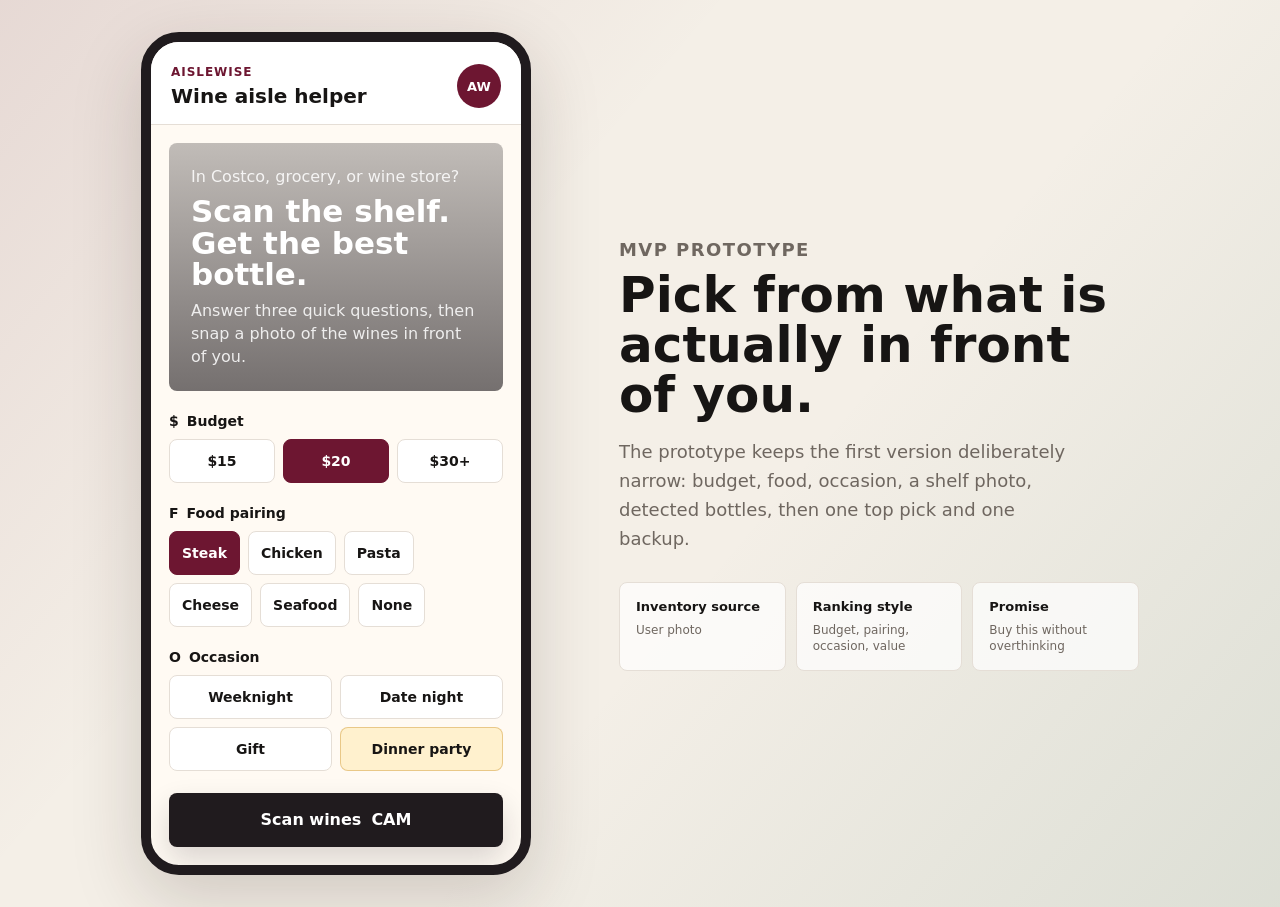
==== index.html @ 498162f3 "Initial Aislewise MVP" ====
<!doctype html>
<html lang="en">
  <head>
    <meta charset="UTF-8" />
    <meta name="viewport" content="width=device-width, initial-scale=1.0" />
    <title>Aislewise MVP</title>
    <link rel="stylesheet" href="styles.css" />
  </head>
  <body>
    <main class="app-shell">
      <section class="phone" aria-label="Aislewise clickable prototype">
        <header class="app-header">
          <div>
            <p class="eyebrow">Aislewise</p>
            <h1>Wine aisle helper</h1>
          </div>
          <div class="brand-mark" aria-hidden="true">AW</div>
        </header>

        <section id="screen" class="screen" aria-live="polite"></section>
      </section>

      <aside class="product-notes" aria-label="MVP notes">
        <p class="eyebrow">MVP prototype</p>
        <h2>Pick from what is actually in front of you.</h2>
        <p>
          The prototype keeps the first version deliberately narrow: budget,
          food, occasion, a shelf photo, detected bottles, then one top pick
          and one backup.
        </p>
        <div class="note-grid">
          <div>
            <strong>Inventory source</strong>
            <span>User photo</span>
          </div>
          <div>
            <strong>Ranking style</strong>
            <span>Budget, pairing, occasion, value</span>
          </div>
          <div>
            <strong>Promise</strong>
            <span>Buy this without overthinking</span>
          </div>
        </div>
      </aside>
    </main>

    <script src="app.js"></script>
  </body>
</html>
---- styles.css ----
:root {
  --ink: #171514;
  --muted: #6f6760;
  --line: #e5ded6;
  --paper: #fffaf3;
  --surface: #ffffff;
  --cabernet: #6d1631;
  --rioja: #a53d28;
  --gold: #d8a84d;
  --sage: #4d7b68;
  --night: #201b1e;
  --shadow: 0 24px 70px rgba(42, 29, 22, 0.18);
}

* {
  box-sizing: border-box;
}

body {
  margin: 0;
  min-height: 100vh;
  background:
    linear-gradient(130deg, rgba(109, 22, 49, 0.10), transparent 36%),
    linear-gradient(310deg, rgba(77, 123, 104, 0.14), transparent 42%),
    #f4efe7;
  color: var(--ink);
  font-family:
    Inter, ui-sans-serif, system-ui, -apple-system, BlinkMacSystemFont, "Segoe UI",
    sans-serif;
}

button {
  border: 0;
  color: inherit;
  cursor: pointer;
  font: inherit;
}

button:disabled {
  cursor: wait;
  opacity: 0.72;
}

.app-shell {
  display: grid;
  grid-template-columns: minmax(330px, 430px) minmax(280px, 520px);
  gap: 48px;
  align-items: center;
  justify-content: center;
  min-height: 100vh;
  padding: 32px;
}

.phone {
  width: min(100%, 390px);
  min-height: 780px;
  overflow: hidden;
  border: 10px solid var(--night);
  border-radius: 38px;
  background: var(--paper);
  box-shadow: var(--shadow);
}

.app-header {
  display: flex;
  align-items: center;
  justify-content: space-between;
  gap: 16px;
  padding: 22px 20px 16px;
  background: var(--surface);
  border-bottom: 1px solid var(--line);
}

.app-header h1,
.product-notes h2 {
  margin: 0;
  letter-spacing: 0;
}

.app-header h1 {
  font-size: 20px;
  line-height: 1.15;
}

.eyebrow {
  margin: 0 0 6px;
  color: var(--cabernet);
  font-size: 12px;
  font-weight: 800;
  letter-spacing: 0.08em;
  text-transform: uppercase;
}

.brand-mark {
  display: grid;
  width: 44px;
  height: 44px;
  place-items: center;
  border-radius: 50%;
  background: var(--cabernet);
  color: white;
  font-size: 13px;
  font-weight: 900;
}

.screen {
  padding: 18px;
}

.hero-panel {
  padding: 22px;
  border-radius: 8px;
  background:
    linear-gradient(rgba(32, 27, 30, 0.28), rgba(32, 27, 30, 0.62)),
    url("https://images.unsplash.com/photo-1510812431401-41d2bd2722f3?auto=format&fit=crop&w=900&q=80")
      center / cover;
  color: white;
  min-height: 210px;
  display: flex;
  flex-direction: column;
  justify-content: flex-end;
}

.hero-panel h2 {
  max-width: 290px;
  margin: 8px 0;
  font-size: 31px;
  line-height: 1.02;
  letter-spacing: 0;
}

.hero-panel p {
  margin: 0;
  color: rgba(255, 255, 255, 0.86);
  line-height: 1.45;
}

.field-group {
  margin-top: 22px;
}

.field-label {
  display: flex;
  align-items: center;
  gap: 8px;
  margin-bottom: 10px;
  font-size: 14px;
  font-weight: 800;
}

.icon {
  display: inline-grid;
  width: 22px;
  height: 22px;
  place-items: center;
  color: var(--cabernet);
}

.segmented,
.chip-row,
.occasion-grid {
  display: grid;
  gap: 8px;
}

.segmented {
  grid-template-columns: repeat(3, 1fr);
}

.occasion-grid {
  grid-template-columns: repeat(2, minmax(0, 1fr));
}

.chip-row {
  display: flex;
  flex-wrap: wrap;
}

.choice {
  min-height: 44px;
  padding: 10px 12px;
  border: 1px solid var(--line);
  border-radius: 8px;
  background: var(--surface);
  color: var(--ink);
  font-size: 14px;
  font-weight: 800;
  transition:
    background 160ms ease,
    border-color 160ms ease,
    color 160ms ease,
    transform 160ms ease;
}

.choice:hover,
.primary-action:hover,
.secondary-action:hover,
.result-card:hover {
  transform: translateY(-1px);
}

.choice.is-active {
  border-color: var(--cabernet);
  background: var(--cabernet);
  color: white;
}

.choice.is-soft-active {
  border-color: rgba(216, 168, 77, 0.55);
  background: #fff1ce;
}

.primary-action,
.secondary-action {
  display: flex;
  align-items: center;
  justify-content: center;
  gap: 10px;
  width: 100%;
  min-height: 54px;
  margin-top: 22px;
  border-radius: 8px;
  font-weight: 900;
  transition:
    transform 160ms ease,
    box-shadow 160ms ease;
}

.primary-action {
  background: var(--night);
  color: white;
  box-shadow: 0 14px 30px rgba(32, 27, 30, 0.16);
}

.secondary-action {
  border: 1px solid var(--line);
  background: var(--surface);
}

.scan-stage {
  padding: 14px;
  border-radius: 8px;
  background: var(--night);
  color: white;
}

.shelf {
  display: grid;
  grid-template-columns: repeat(3, 1fr);
  gap: 9px;
  min-height: 330px;
}

.shelf-slot {
  position: relative;
  display: flex;
  align-items: end;
  justify-content: center;
  overflow: hidden;
  padding: 52px 9px 15px;
  border-radius: 8px;
  background: linear-gradient(180deg, #d9c3a6, #f0dfc3);
}

.price-tag {
  position: absolute;
  top: 12px;
  left: 50%;
  min-width: 58px;
  transform: translateX(-50%);
  border-radius: 4px;
  background: white;
  color: var(--ink);
  font-size: 12px;
  font-weight: 900;
  line-height: 1;
  padding: 8px 7px;
  text-align: center;
}

.bottle {
  position: relative;
  width: 48px;
  border-radius: 24px 24px 7px 7px;
  background:
    linear-gradient(90deg, transparent, rgba(255, 255, 255, 0.08), transparent),
    #26232a;
  box-shadow: inset -8px 0 0 rgba(0, 0, 0, 0.20);
}

.bottle::before {
  content: "";
  position: absolute;
  top: -42px;
  left: 15px;
  width: 18px;
  height: 52px;
  border-radius: 8px 8px 2px 2px;
  background: #26232a;
}

.bottle-label {
  position: absolute;
  right: 5px;
  bottom: 52px;
  left: 5px;
  min-height: 50px;
  display: grid;
  place-items: center;
  border-radius: 4px;
  background: #fff8e9;
  color: var(--ink);
  font-size: 9px;
  font-weight: 900;
  line-height: 1.05;
  padding: 4px;
  text-align: center;
}

.scan-caption {
  display: flex;
  justify-content: space-between;
  gap: 10px;
  margin: 12px 0 0;
  color: rgba(255, 255, 255, 0.78);
  font-size: 12px;
}

.photo-preview {
  display: block;
  width: 100%;
  max-height: 340px;
  object-fit: cover;
  border-radius: 8px;
}

.upload-target {
  display: grid;
  gap: 5px;
  margin-top: 14px;
  padding: 15px;
  border: 1px dashed rgba(109, 22, 49, 0.38);
  border-radius: 8px;
  background: rgba(255, 255, 255, 0.72);
  cursor: pointer;
}

.upload-target input {
  position: absolute;
  width: 1px;
  height: 1px;
  overflow: hidden;
  clip: rect(0, 0, 0, 0);
}

.upload-target span {
  font-weight: 900;
}

.upload-target small {
  color: var(--muted);
}

.inline-error {
  margin: 14px 0 0;
  padding: 11px 12px;
  border: 1px solid #eddca9;
  border-radius: 8px;
  background: #fff7dc;
  color: #514432;
  font-size: 13px;
  line-height: 1.45;
}

.detected-list,
.result-list,
.detail-list {
  display: grid;
  gap: 10px;
}

.detected-list {
  margin-top: 16px;
}

.detected-item {
  display: grid;
  grid-template-columns: 1fr auto;
  gap: 12px;
  align-items: center;
  padding: 13px;
  border: 1px solid var(--line);
  border-radius: 8px;
  background: var(--surface);
}

.detected-item strong,
.result-card h3 {
  display: block;
  line-height: 1.18;
}

.detected-item span,
.filters span,
.subtle {
  color: var(--muted);
  font-size: 12px;
}

.check {
  color: var(--sage);
  font-weight: 1000;
}

.filters {
  display: flex;
  flex-wrap: wrap;
  gap: 7px;
  margin-bottom: 18px;
  padding: 14px;
  border: 1px solid var(--line);
  border-radius: 8px;
  background: var(--surface);
}

.filters span {
  border-radius: 999px;
  background: #f0e8df;
  padding: 7px 10px;
  color: var(--ink);
  font-weight: 800;
}

.screen-title {
  margin: 0 0 12px;
  font-size: 24px;
  letter-spacing: 0;
}

.result-card {
  width: 100%;
  padding: 16px;
  border: 1px solid var(--line);
  border-radius: 8px;
  background: var(--surface);
  text-align: left;
  transition:
    transform 160ms ease,
    border-color 160ms ease;
}

.result-card.top {
  border-color: var(--night);
  background: var(--night);
  color: white;
}

.result-card h3 {
  margin: 12px 0 4px;
  font-size: 18px;
}

.result-head {
  display: grid;
  grid-template-columns: minmax(0, 1fr) 58px;
  gap: 14px;
}

.result-head > div:first-child {
  min-width: 0;
}

.badge-row {
  display: flex;
  flex-wrap: wrap;
  gap: 6px;
}

.badge {
  border-radius: 999px;
  padding: 6px 8px;
  background: #efe8df;
  color: var(--ink);
  font-size: 11px;
  font-weight: 900;
}

.top .badge {
  background: rgba(255, 255, 255, 0.13);
  color: white;
}

.top .badge.gold {
  background: var(--gold);
  color: var(--ink);
}

.match {
  min-width: 54px;
  text-align: right;
  font-weight: 1000;
}

.match strong {
  display: block;
  font-size: 28px;
}

.reason {
  margin: 13px 0 0;
  color: var(--muted);
  font-size: 14px;
  line-height: 1.45;
}

.top .reason,
.top .subtle {
  color: rgba(255, 255, 255, 0.76);
}

.drawer-backdrop {
  position: fixed;
  inset: 0;
  display: flex;
  align-items: end;
  justify-content: center;
  padding: 18px;
  background: rgba(20, 16, 18, 0.52);
}

.drawer {
  width: min(100%, 390px);
  padding: 20px;
  border-radius: 8px;
  background: white;
  box-shadow: var(--shadow);
}

.drawer-head {
  display: grid;
  grid-template-columns: 1fr auto;
  gap: 16px;
}

.drawer h2 {
  margin: 0;
  font-size: 21px;
  letter-spacing: 0;
}

.close-button {
  width: 38px;
  height: 38px;
  border-radius: 50%;
  background: #f0e8df;
  font-size: 22px;
  line-height: 1;
}

.detail-list {
  margin: 16px 0;
}

.detail-item,
.trust-note {
  display: flex;
  gap: 10px;
  padding: 12px;
  border-radius: 8px;
  line-height: 1.45;
}

.detail-item {
  background: #f8f2ec;
  font-size: 14px;
}

.trust-note {
  border: 1px solid #eddca9;
  background: #fff7dc;
  color: #514432;
  font-size: 13px;
}

.product-notes {
  max-width: 520px;
}

.product-notes h2 {
  max-width: 510px;
  font-size: 50px;
  line-height: 1;
}

.product-notes p {
  max-width: 460px;
  color: var(--muted);
  font-size: 18px;
  line-height: 1.6;
}

.note-grid {
  display: grid;
  grid-template-columns: repeat(3, minmax(0, 1fr));
  gap: 10px;
  margin-top: 28px;
}

.note-grid div {
  padding: 16px;
  border: 1px solid var(--line);
  border-radius: 8px;
  background: rgba(255, 255, 255, 0.72);
}

.note-grid strong,
.note-grid span {
  display: block;
}

.note-grid strong {
  font-size: 13px;
}

.note-grid span {
  margin-top: 8px;
  color: var(--muted);
  font-size: 12px;
  line-height: 1.35;
}

@media (max-width: 860px) {
  .app-shell {
    grid-template-columns: 1fr;
    gap: 28px;
    padding: 18px;
  }

  .phone {
    margin: 0 auto;
    min-height: 730px;
  }

  .product-notes {
    order: -1;
    margin: 0 auto;
    text-align: left;
  }

  .product-notes h2 {
    font-size: 36px;
  }

  .product-notes p {
    font-size: 16px;
  }

  .note-grid {
    grid-template-columns: 1fr;
  }
}

@media (max-width: 440px) {
  .app-shell {
    padding: 0;
  }

  .phone {
    width: 100%;
    min-height: 100vh;
    border: 0;
    border-radius: 0;
  }

  .drawer {
    width: 100%;
  }
}
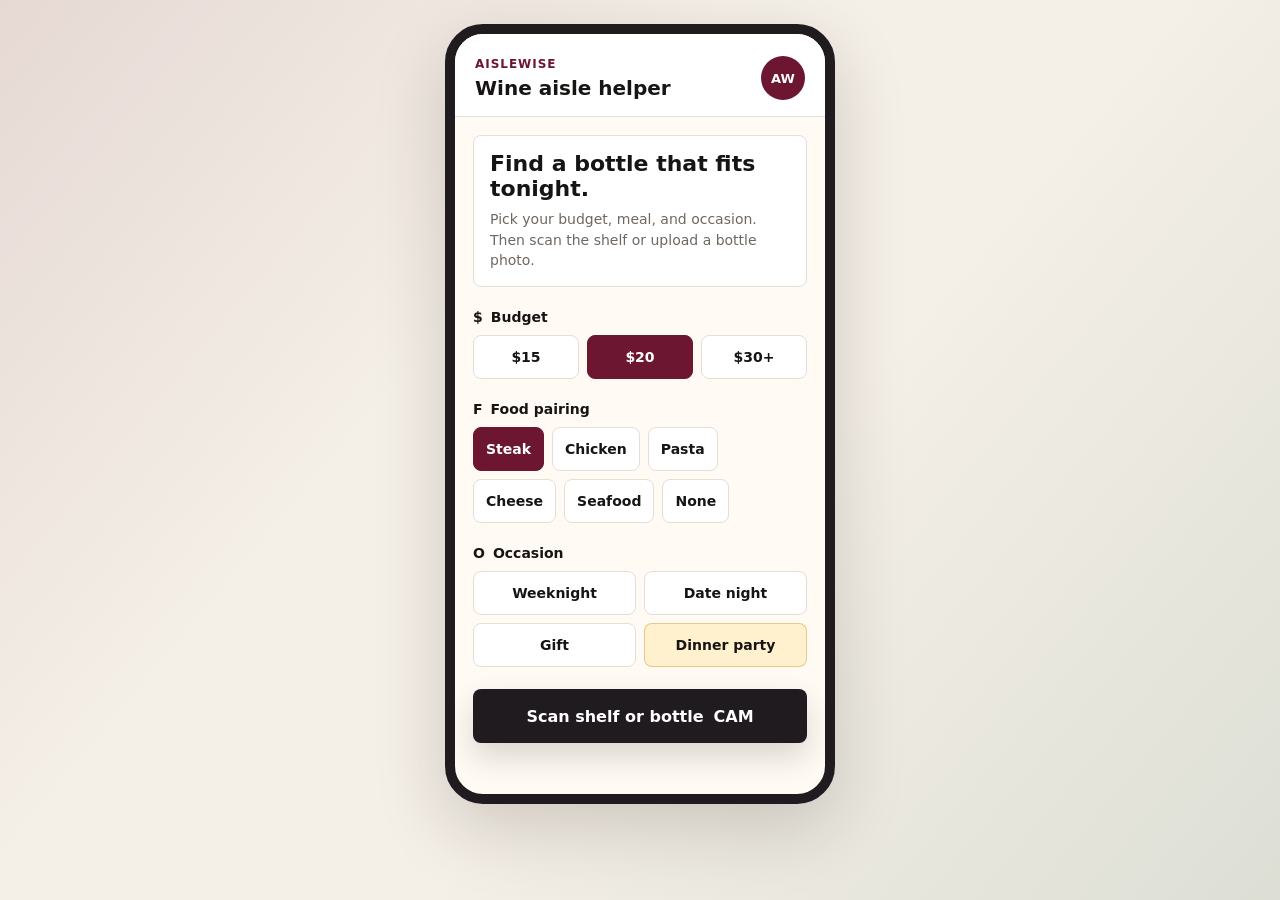
==== commit c62a0f37: "Improve scan flow and logging" ====
--- a/index.html
+++ b/index.html
@@ -19,30 +19,6 @@
 
         <section id="screen" class="screen" aria-live="polite"></section>
       </section>
-
-      <aside class="product-notes" aria-label="MVP notes">
-        <p class="eyebrow">MVP prototype</p>
-        <h2>Pick from what is actually in front of you.</h2>
-        <p>
-          The prototype keeps the first version deliberately narrow: budget,
-          food, occasion, a shelf photo, detected bottles, then one top pick
-          and one backup.
-        </p>
-        <div class="note-grid">
-          <div>
-            <strong>Inventory source</strong>
-            <span>User photo</span>
-          </div>
-          <div>
-            <strong>Ranking style</strong>
-            <span>Budget, pairing, occasion, value</span>
-          </div>
-          <div>
-            <strong>Promise</strong>
-            <span>Buy this without overthinking</span>
-          </div>
-        </div>
-      </aside>
     </main>
 
     <script src="app.js"></script>
--- a/styles.css
+++ b/styles.css
@@ -42,13 +42,11 @@
 }
 
 .app-shell {
-  display: grid;
-  grid-template-columns: minmax(330px, 430px) minmax(280px, 520px);
-  gap: 48px;
-  align-items: center;
+  display: flex;
+  align-items: flex-start;
   justify-content: center;
   min-height: 100vh;
-  padding: 32px;
+  padding: 24px;
 }
 
 .phone {
@@ -71,8 +69,7 @@
   border-bottom: 1px solid var(--line);
 }
 
-.app-header h1,
-.product-notes h2 {
+.app-header h1 {
   margin: 0;
   letter-spacing: 0;
 }
@@ -107,31 +104,24 @@
   padding: 18px;
 }
 
-.hero-panel {
-  padding: 22px;
-  border-radius: 8px;
-  background:
-    linear-gradient(rgba(32, 27, 30, 0.28), rgba(32, 27, 30, 0.62)),
-    url("https://images.unsplash.com/photo-1510812431401-41d2bd2722f3?auto=format&fit=crop&w=900&q=80")
-      center / cover;
-  color: white;
-  min-height: 210px;
-  display: flex;
-  flex-direction: column;
-  justify-content: flex-end;
-}
-
-.hero-panel h2 {
-  max-width: 290px;
-  margin: 8px 0;
-  font-size: 31px;
-  line-height: 1.02;
+.intro-panel {
+  padding: 16px;
+  border: 1px solid var(--line);
+  border-radius: 8px;
+  background: var(--surface);
+}
+
+.intro-panel h2 {
+  margin: 0;
+  font-size: 22px;
+  line-height: 1.12;
   letter-spacing: 0;
 }
 
-.hero-panel p {
-  margin: 0;
-  color: rgba(255, 255, 255, 0.86);
+.intro-panel p {
+  margin: 8px 0 0;
+  color: var(--muted);
+  font-size: 14px;
   line-height: 1.45;
 }
 
@@ -334,10 +324,16 @@
   border-radius: 8px;
 }
 
+.photo-actions {
+  display: grid;
+  grid-template-columns: repeat(2, minmax(0, 1fr));
+  gap: 10px;
+  margin-top: 14px;
+}
+
 .upload-target {
   display: grid;
   gap: 5px;
-  margin-top: 14px;
   padding: 15px;
   border: 1px dashed rgba(109, 22, 49, 0.38);
   border-radius: 8px;
@@ -582,57 +578,8 @@
   font-size: 13px;
 }
 
-.product-notes {
-  max-width: 520px;
-}
-
-.product-notes h2 {
-  max-width: 510px;
-  font-size: 50px;
-  line-height: 1;
-}
-
-.product-notes p {
-  max-width: 460px;
-  color: var(--muted);
-  font-size: 18px;
-  line-height: 1.6;
-}
-
-.note-grid {
-  display: grid;
-  grid-template-columns: repeat(3, minmax(0, 1fr));
-  gap: 10px;
-  margin-top: 28px;
-}
-
-.note-grid div {
-  padding: 16px;
-  border: 1px solid var(--line);
-  border-radius: 8px;
-  background: rgba(255, 255, 255, 0.72);
-}
-
-.note-grid strong,
-.note-grid span {
-  display: block;
-}
-
-.note-grid strong {
-  font-size: 13px;
-}
-
-.note-grid span {
-  margin-top: 8px;
-  color: var(--muted);
-  font-size: 12px;
-  line-height: 1.35;
-}
-
 @media (max-width: 860px) {
   .app-shell {
-    grid-template-columns: 1fr;
-    gap: 28px;
     padding: 18px;
   }
 
@@ -641,23 +588,6 @@
     min-height: 730px;
   }
 
-  .product-notes {
-    order: -1;
-    margin: 0 auto;
-    text-align: left;
-  }
-
-  .product-notes h2 {
-    font-size: 36px;
-  }
-
-  .product-notes p {
-    font-size: 16px;
-  }
-
-  .note-grid {
-    grid-template-columns: 1fr;
-  }
 }
 
 @media (max-width: 440px) {
